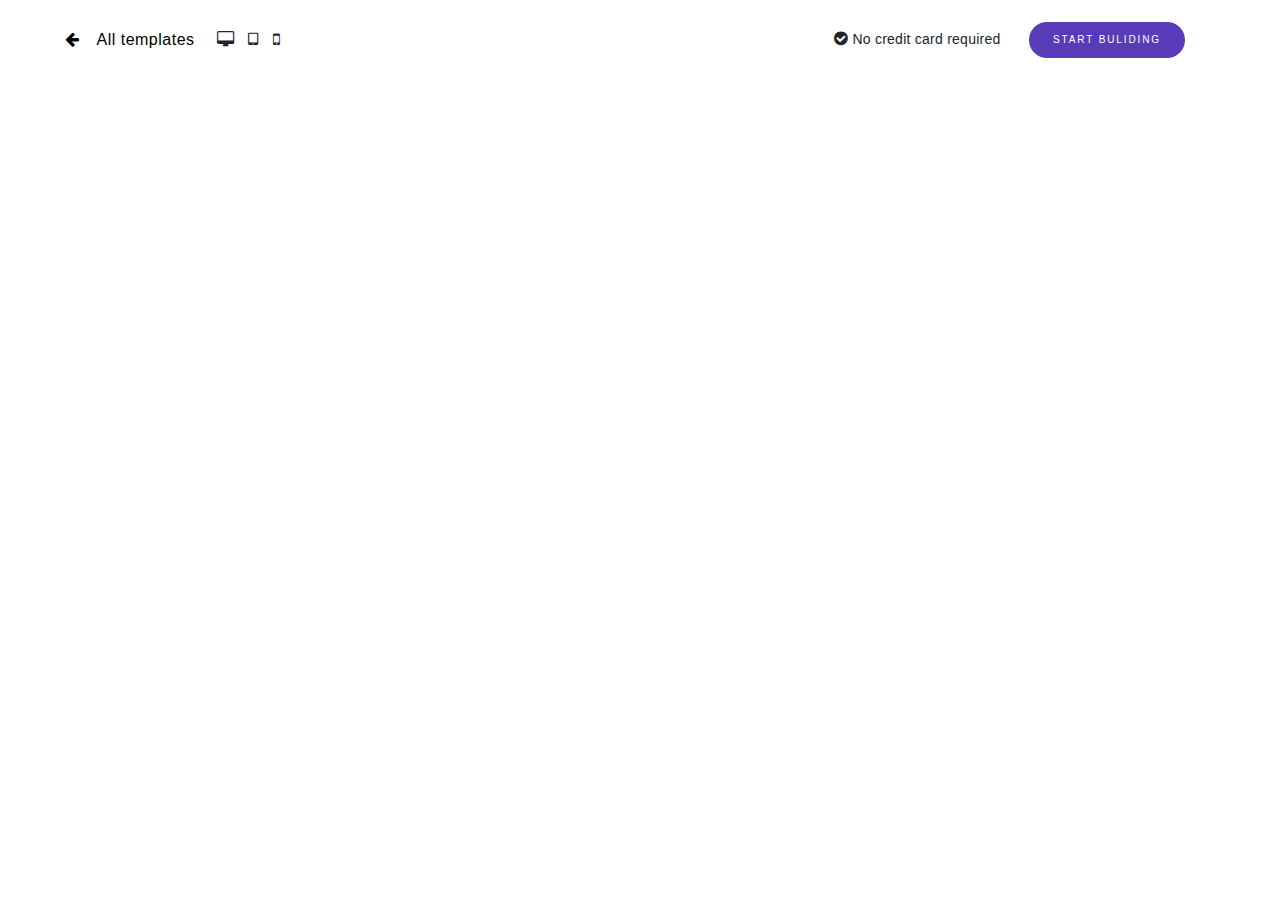
==== mina-recreation/index.html @ c2d69bf3 "MINA Topbar recreation" ====
<!DOCTYPE html>
<html>
    <head>
        <title>The Recreation of MINA</title>
        <link rel="stylesheet" href="https://cdn.jsdelivr.net/npm/bootstrap@4.6.1/dist/css/bootstrap.min.css">
        <link rel="stylesheet" href="https://cdnjs.cloudflare.com/ajax/libs/font-awesome/4.7.0/css/font-awesome.min.css">
        <link rel = "stylesheet" type = "text/css" href = "style.css">

    </head>
    <body>
    <section class="topbar1">
   <div class="row topbar1-1">
    <div class="topbar1-left">
        <span class="backbutton"><i class="fa fa-arrow-left"></i></span>
        <span class="backbutton templates">All templates</span>
        <span class="devices"><i class="fa fa-desktop"></i></span>
        <span class="devices"><i class="fa fa-tablet"></i></span>
        <span class="devices"><i class="fas fa fa-mobile-phone"></i></span>
        </div>
        <div class="topbar1-right">
        <span><span><i class="fa fa-check-circle"></i></span></span>
        <span class="creditcard">No credit card required</span>
        <span><button type="button" class="btn btn-secondary header-button">Start Buliding</button></span>

        </div>
    </div>
    </section>
    




    </body>
</html>
---- mina-recreation/style.css ----
.topbar1{
    max-width: 90%;
    margin:0 auto;
    padding: 0 16px;
    border-bottom: 50px pink;


}
.row.topbar1-1{
    display: flex;
    align-items: center;
    justify-content: space-between;
    width: 100%;
    height: 80px;
}
.backbutton{
    align-items: center;
    margin-right: 13px;
    color: #000;
    cursor: pointer;
    background-color: #fff;
    border: none;
}
.devices{
    align-items: center;
    padding:5px;

}
.header-button{
    font-size: 10px;
    padding: 10px 24px;
    border-width: 0;
    background-color: #583bb6;
    border-color: #583bb6;
    color: #fff;
    position: relative;
    display: inline-flex;
    flex-shrink: 0;
    justify-content: center;
    overflow: hidden;
    font-weight: 400;
    line-height: 1.67;
    text-align: center;
    text-decoration: none;
    text-transform: uppercase;
    letter-spacing: .188em;
    cursor: pointer;
    border: 0 solid rgba(0,0,0,0);
    border-radius: 50px;
    outline: 0;
    transition: all .2s cubic-bezier(0.4, 0, 0.2, 1);
    transition-property: border-color,background-color,color;
    transform: translate3d(0, 0, 0);

}
.creditcard{
    margin-right: 24px;
    font-size: 14px;
    font-weight: 400;
    line-height: 1.429;
    overflow-wrap: break-word;
    letter-spacing: .017857em;
}
.templates{
    font-size: 16px;
    line-height: 1.5;
    letter-spacing: .5px;
    font-weight: 400;
    overflow-wrap: break-word;
}
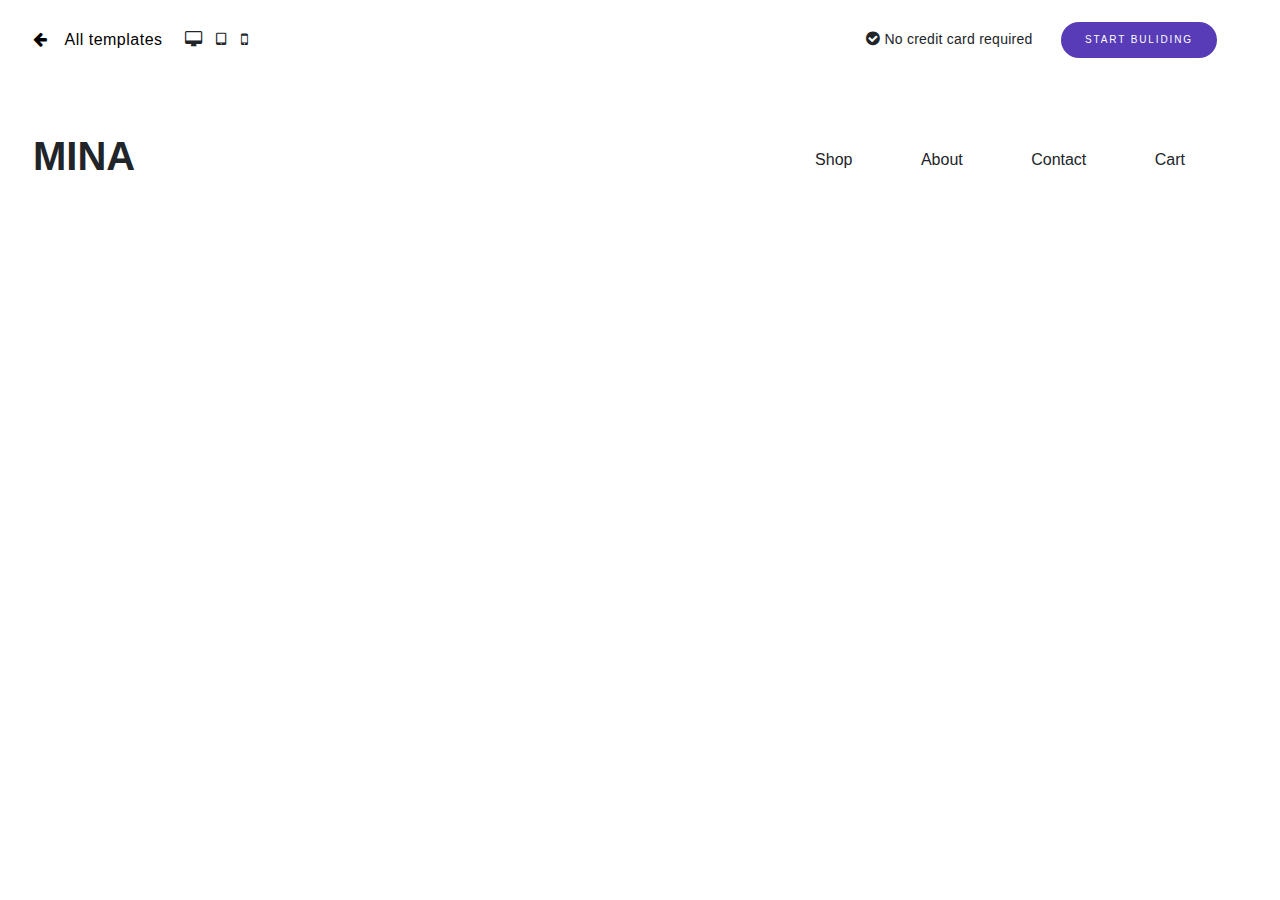
==== commit 68ec75c6: "MINA bar 2" ====
--- a/mina-recreation/index.html
+++ b/mina-recreation/index.html
@@ -25,7 +25,19 @@
         </div>
     </div>
     </section>
-    
+    <section class="topbar2">
+        <div class="row topbar2-1">
+         <div class="topbar2-left">
+             <h1><b>MINA</b></h1>
+             </div>
+             <div class="topbar2-right">
+             <span class="optionsbar">Shop</span>
+             <span class="optionsbar">About</span>
+             <span class="optionsbar">Contact</span>
+             <span class="optionsbar">Cart</span>
+             </div>
+         </div>
+         </section>
 
 
 
--- a/mina-recreation/style.css
+++ b/mina-recreation/style.css
@@ -1,8 +1,12 @@
+
 .topbar1{
-    max-width: 90%;
+    max-width: 95%;
     margin:0 auto;
     padding: 0 16px;
-    border-bottom: 50px pink;
+    padding-bottom: 40px;
+    border-bottom:20;
+    border-top: #000;
+    
 
 
 }
@@ -12,6 +16,7 @@
     justify-content: space-between;
     width: 100%;
     height: 80px;
+   
 }
 .backbutton{
     align-items: center;
@@ -67,4 +72,28 @@
     letter-spacing: .5px;
     font-weight: 400;
     overflow-wrap: break-word;
+}
+.topbar2{
+    max-width: 95%;
+    margin:0 auto;
+    padding: 0 16px;
+    border-bottom:1;
+    
+
+
+}
+.row.topbar2-1{
+    display: flex;
+    align-items: center;
+    justify-content: space-between;
+    width: 100%;
+    height: 80px;
+
+}
+.topbar2-right{
+    padding-left: 26rem;
+
+}
+.optionsbar{
+    padding:2rem;
 }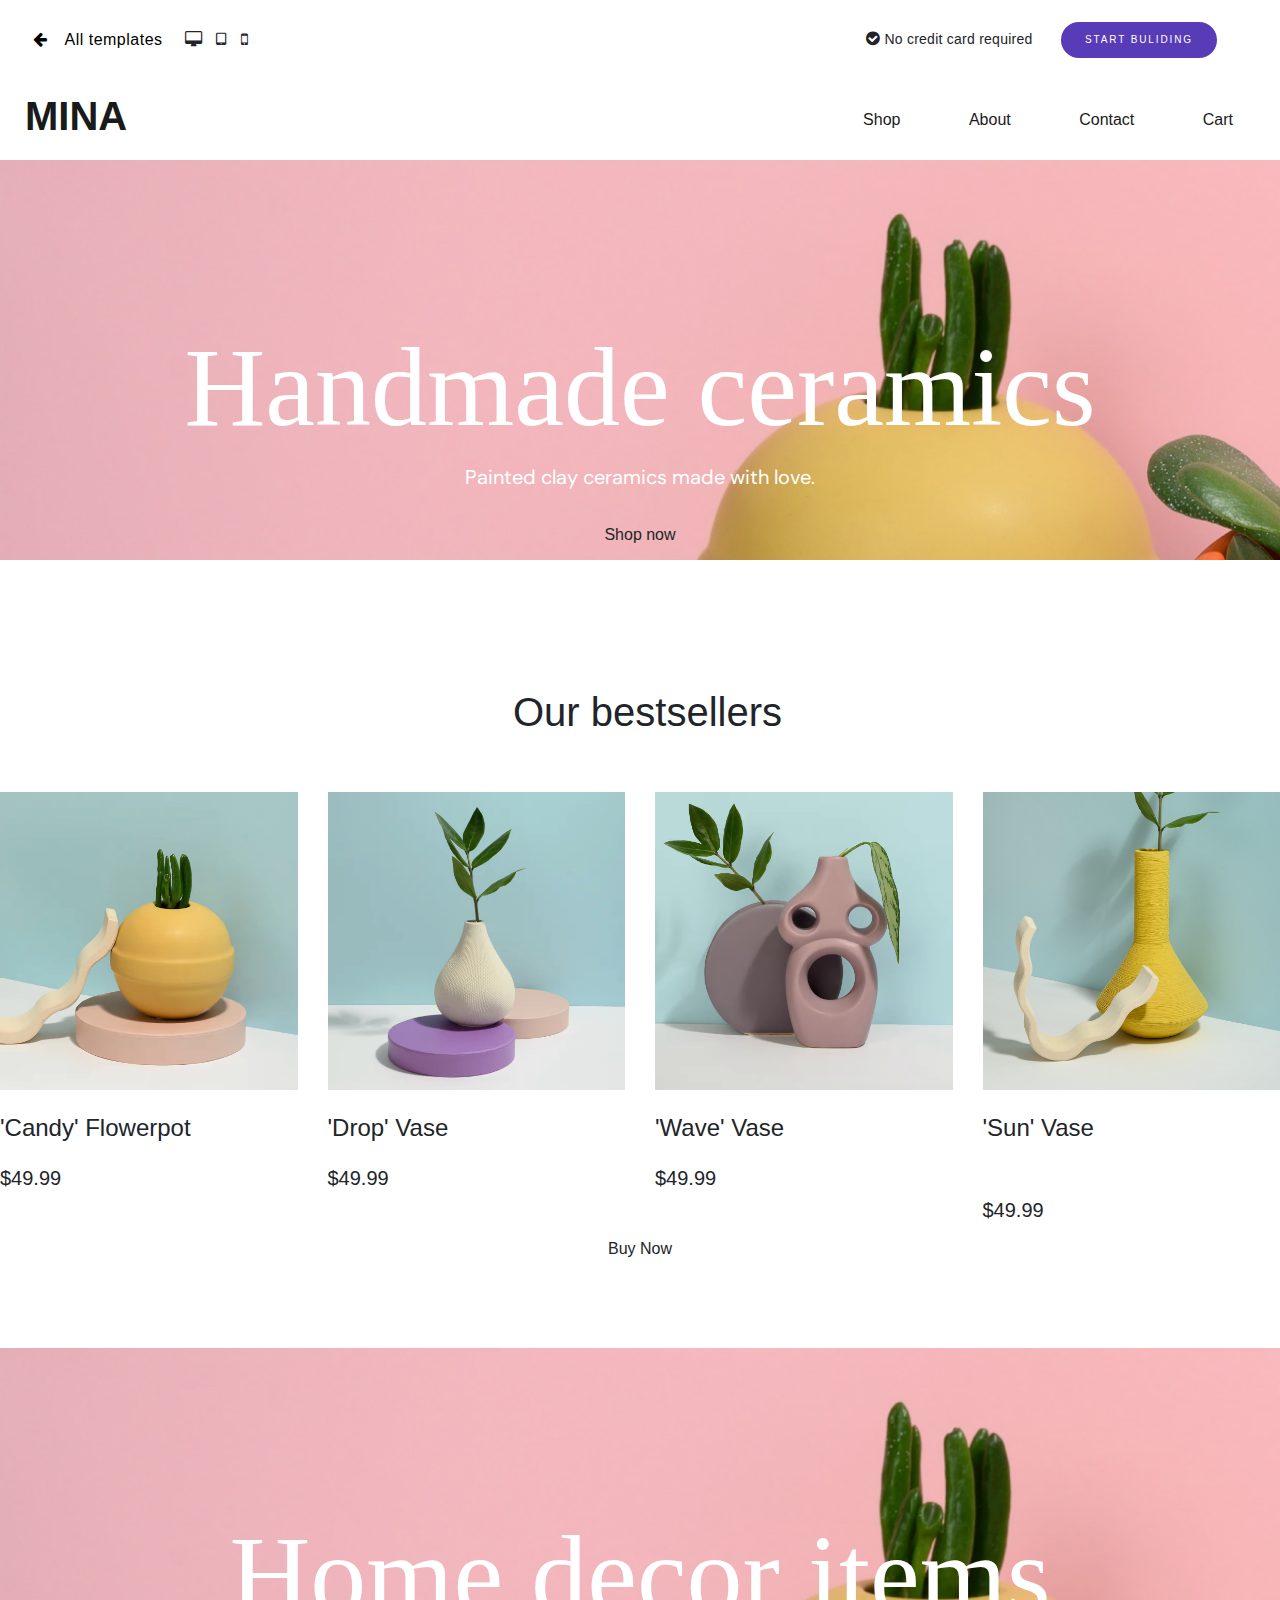
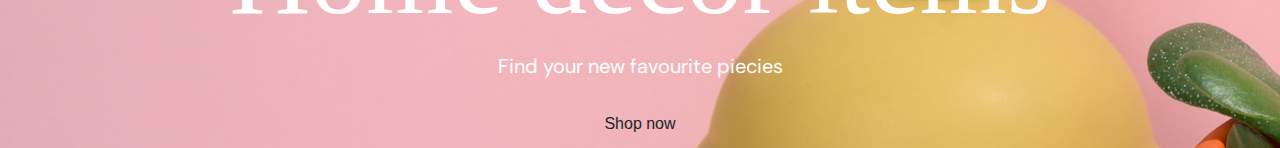
==== commit 8ea1102c: "Second Section Done" ====
--- a/mina-recreation/index.html
+++ b/mina-recreation/index.html
@@ -1,46 +1,114 @@
 <!DOCTYPE html>
 <html>
-    <head>
-        <title>The Recreation of MINA</title>
-        <link rel="stylesheet" href="https://cdn.jsdelivr.net/npm/bootstrap@4.6.1/dist/css/bootstrap.min.css">
-        <link rel="stylesheet" href="https://cdnjs.cloudflare.com/ajax/libs/font-awesome/4.7.0/css/font-awesome.min.css">
-        <link rel = "stylesheet" type = "text/css" href = "style.css">
-
-    </head>
-    <body>
-    <section class="topbar1">
-   <div class="row topbar1-1">
-    <div class="topbar1-left">
-        <span class="backbutton"><i class="fa fa-arrow-left"></i></span>
-        <span class="backbutton templates">All templates</span>
-        <span class="devices"><i class="fa fa-desktop"></i></span>
-        <span class="devices"><i class="fa fa-tablet"></i></span>
-        <span class="devices"><i class="fas fa fa-mobile-phone"></i></span>
+<head>
+    <title>The Recreation of MINA</title>
+    <link rel="stylesheet" href="https://cdn.jsdelivr.net/npm/bootstrap@4.6.1/dist/css/bootstrap.min.css">
+    <link rel="stylesheet" href="https://cdnjs.cloudflare.com/ajax/libs/font-awesome/4.7.0/css/font-awesome.min.css">
+    <link rel = "stylesheet" type = "text/css" href = "style.css">
+    <link rel="preconnect" href="https://fonts.googleapis.com">
+    <link rel="preconnect" href="https://fonts.gstatic.com" crossorigin>
+    <link href="https://fonts.googleapis.com/css2?family=DM+Sans&display=swap" rel="stylesheet">
+</head>
+<body>
+<section class="topbar1">
+    <div class="row topbar1-1">
+        <div class="topbar1-left">
+            <span class="backbutton"><i class="fa fa-arrow-left"></i></span>
+            <span class="backbutton templates">All templates</span>
+            <span class="devices"><i class="fa fa-desktop"></i></span>
+            <span class="devices"><i class="fa fa-tablet"></i></span>
+            <span class="devices"><i class="fas fa fa-mobile-phone"></i></span>
         </div>
         <div class="topbar1-right">
-        <span><span><i class="fa fa-check-circle"></i></span></span>
-        <span class="creditcard">No credit card required</span>
-        <span><button type="button" class="btn btn-secondary header-button">Start Buliding</button></span>
+            <span><span><i class="fa fa-check-circle"></i></span></span>
+            <span class="creditcard">No credit card required</span>
+            <span><button type="button" class="btn btn-secondary header-button">Start Buliding</button></span>
+        </div>
+    </div>
+</section>
+<section class="topbar2">
+    <div class="row topbar2-1">
+        <div class="topbar2-left">
+            <h1><b>MINA</b></h1>
+        </div>
+        <div class="topbar2-right">
+            <span class="optionsbar">Shop</span>
+            <span class="optionsbar">About</span>
+            <span class="optionsbar">Contact</span>
+            <span class="optionsbar">Cart</span>
+        </div>
+    </div>
+</section>
+<section class="section1">
+    <div class="img-wrapper col-md-12">
+        <div class="img-overlay">
+            <h2>Handmade ceramics</h2> 
+            <p class="mt-2">Painted clay ceramics made with love.</p>
+            <div class="overlay-btn mt-4">
+                <button type="button" class="btn btn-default">Shop now</button>
+            </div>
+        </div>
+    </div>
+</section>
+<section class="section2">
+    <div class="row">
+        <h1 id="section2-header">Our bestsellers</h1>
+    </div>
+    <div class ="row">
+        <div class="col-sm-3">
+            <img src="Images/firstplant.png" class="img-fluid" alt="Responsive image">
+            <p class="h4 mt-4">'Candy' Flowerpot</p>
+            <p class="h5 mt-4">$49.99</p>
+
+
+        </div>
+        <div class="col-sm-3">
+            <img src="Images/plant-on-steps.png" class="img-fluid" alt="Responsive image"> 
+            <p class="h4 mt-4">'Drop' Vase</p>
+            <p class="h5 mt-4">$49.99</p>
+
+
+        </div>
+        <div class="col-sm-3">
+            <img src="Images/wavebase.webp" class="img-fluid" alt="Responsive image"> 
+            <p class="h4 mt-4">'Wave' Vase</p>
+            <p class="h5 mt-4">$49.99</p>
+
+
+        </div>
+        <div class="col-sm-3">
+            <img src="Images/lastplant.webp" class="img-fluid" alt="Responsive image"> 
+            <p class="h4 mt-4">'Sun' Vase</p><br/>
+            <p class="h5 mt-4">$49.99</p>
 
         </div>
     </div>
-    </section>
-    <section class="topbar2">
-        <div class="row topbar2-1">
-         <div class="topbar2-left">
-             <h1><b>MINA</b></h1>
-             </div>
-             <div class="topbar2-right">
-             <span class="optionsbar">Shop</span>
-             <span class="optionsbar">About</span>
-             <span class="optionsbar">Contact</span>
-             <span class="optionsbar">Cart</span>
-             </div>
-         </div>
-         </section>
+    <div class="row">
+        <div class="col-sm-12 mid-section-btn  text-center">
+            <button type="button" class="btn btn-default">Buy Now</button>
+        </div>
+    </div>
+</section>
+
+<section class="section3">
+    <div class="img-wrapper col-md-12">
+        <div class="img-overlay">
+            <h2>Home decor items</h2> 
+            <p class="mt-2">Find your new favourite piecies</p>
+            <div class="overlay-btn mt-4">
+                <button type="button" class="btn btn-default">Shop now</button>
+            </div>
+        </div>
+    </div>
+</section>
 
 
 
 
-    </body>
-</html>+</body>
+</html>
+
+
+
+
+<!--"Poppins", sans-serif;-->--- a/mina-recreation/style.css
+++ b/mina-recreation/style.css
@@ -3,9 +3,9 @@
     max-width: 95%;
     margin:0 auto;
     padding: 0 16px;
-    padding-bottom: 40px;
+    padding-bottom: 0px;
     border-bottom:20;
-    border-top: #000;
+    border-top: #000000;
     
 
 
@@ -74,10 +74,8 @@
     overflow-wrap: break-word;
 }
 .topbar2{
-    max-width: 95%;
-    margin:0 auto;
-    padding: 0 16px;
-    border-bottom:1;
+    margin:0 0 0 40px;
+    color: #1a1a1a;
     
 
 
@@ -92,8 +90,50 @@
 }
 .topbar2-right{
     padding-left: 26rem;
+   font-style:  "DM Sans", sans-serif;
 
 }
 .optionsbar{
     padding:2rem;
-}+}
+.section1{
+    padding-bottom: 5rem;
+}
+.img-wrapper {
+    position: relative;
+       text-align: center;
+       background-image: url('Images/Rectangle-YZ9P6kWjMnUBNL6W.webp');
+       background-repeat: no-repeat;
+        background-size: auto;
+        height:400px
+  }
+  .img-wrapper img {
+    left: 0;
+    top: 0;
+  }
+  .img-overlay {
+    color: white;
+     position: absolute;
+    top: 40%;
+    left: 0%;
+      margin:  auto;
+    width:100%
+  }
+  .img-overlay h2{
+    font-family:"Poppins Light";
+    font-size:7rem;
+  }
+  .mt-2{
+    font-family: 'DM Sans', sans-serif;
+    font-size: 20px;
+  }
+.section2{
+    padding-top: 3rem;
+    padding-bottom: 5rem;
+}
+  #section2-header{
+    text-align: center;
+    padding-left: 33rem;
+    padding-bottom: 3rem;
+  }
+  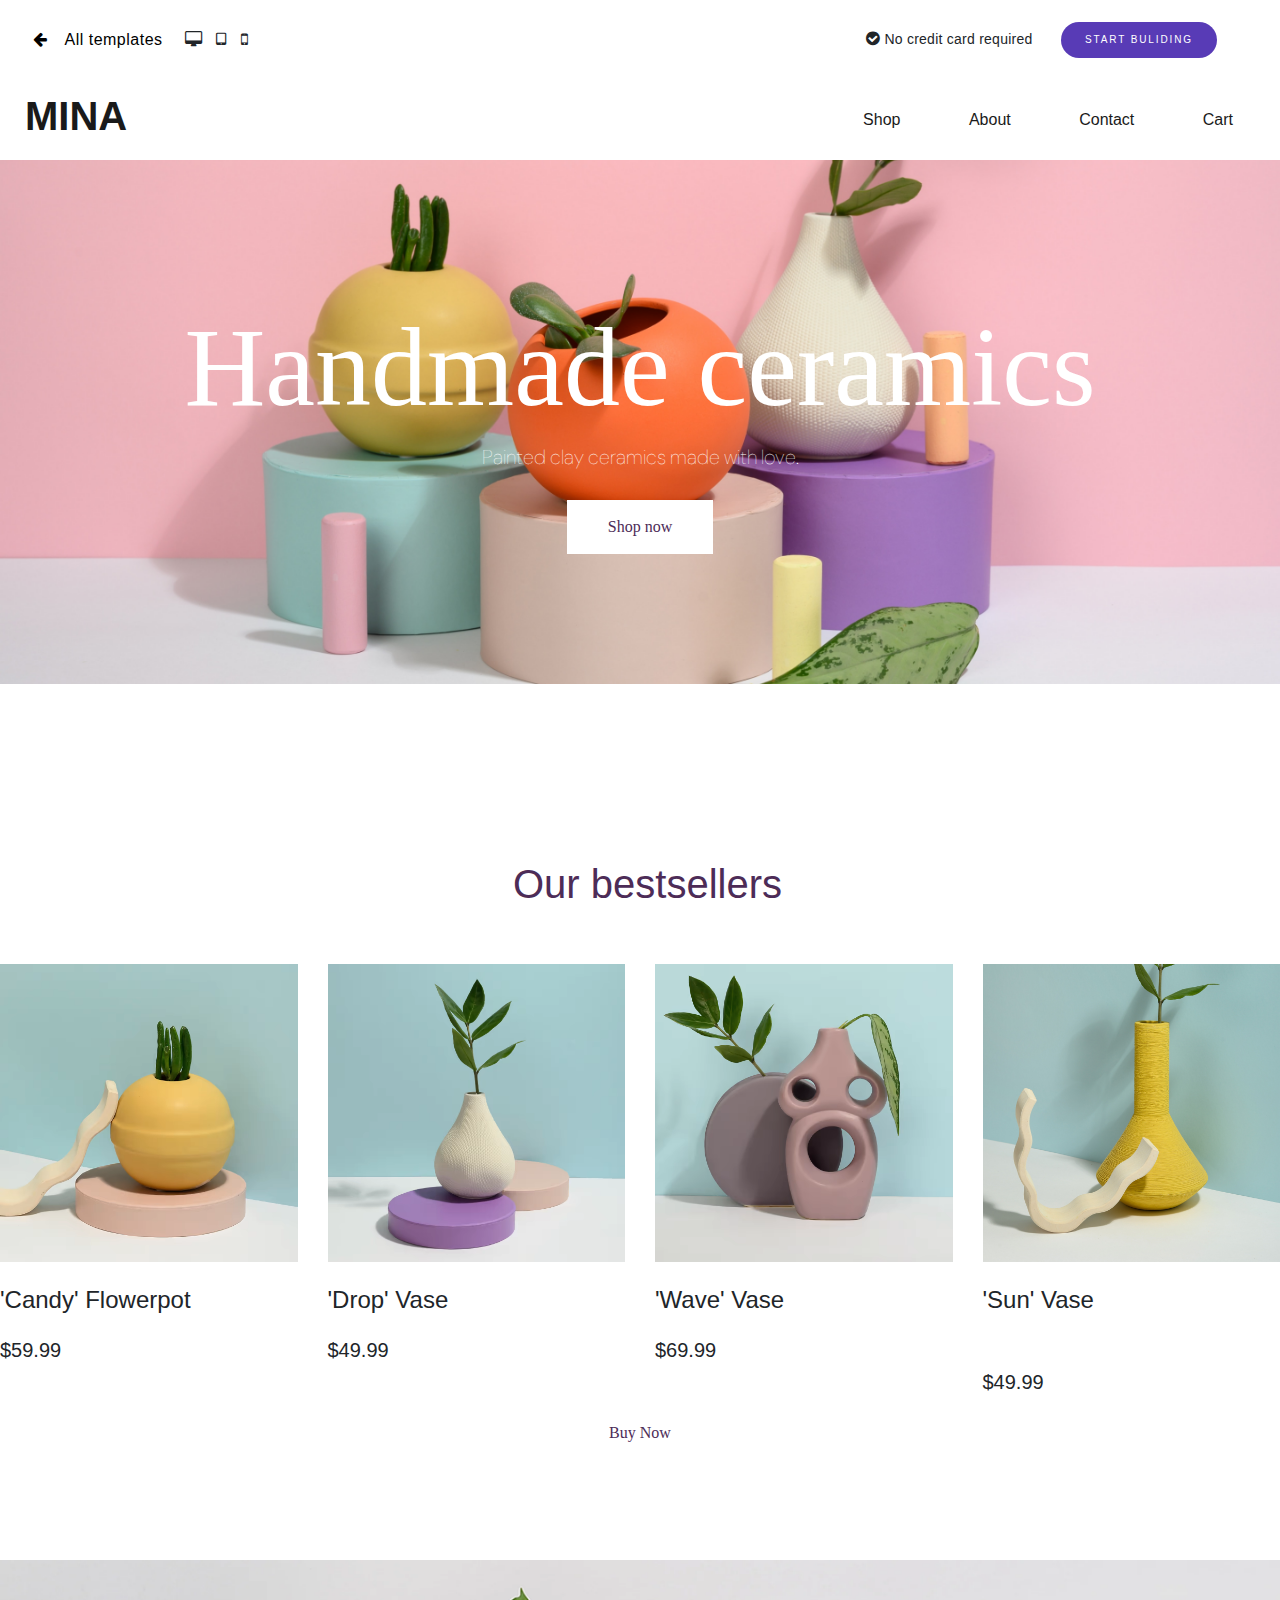
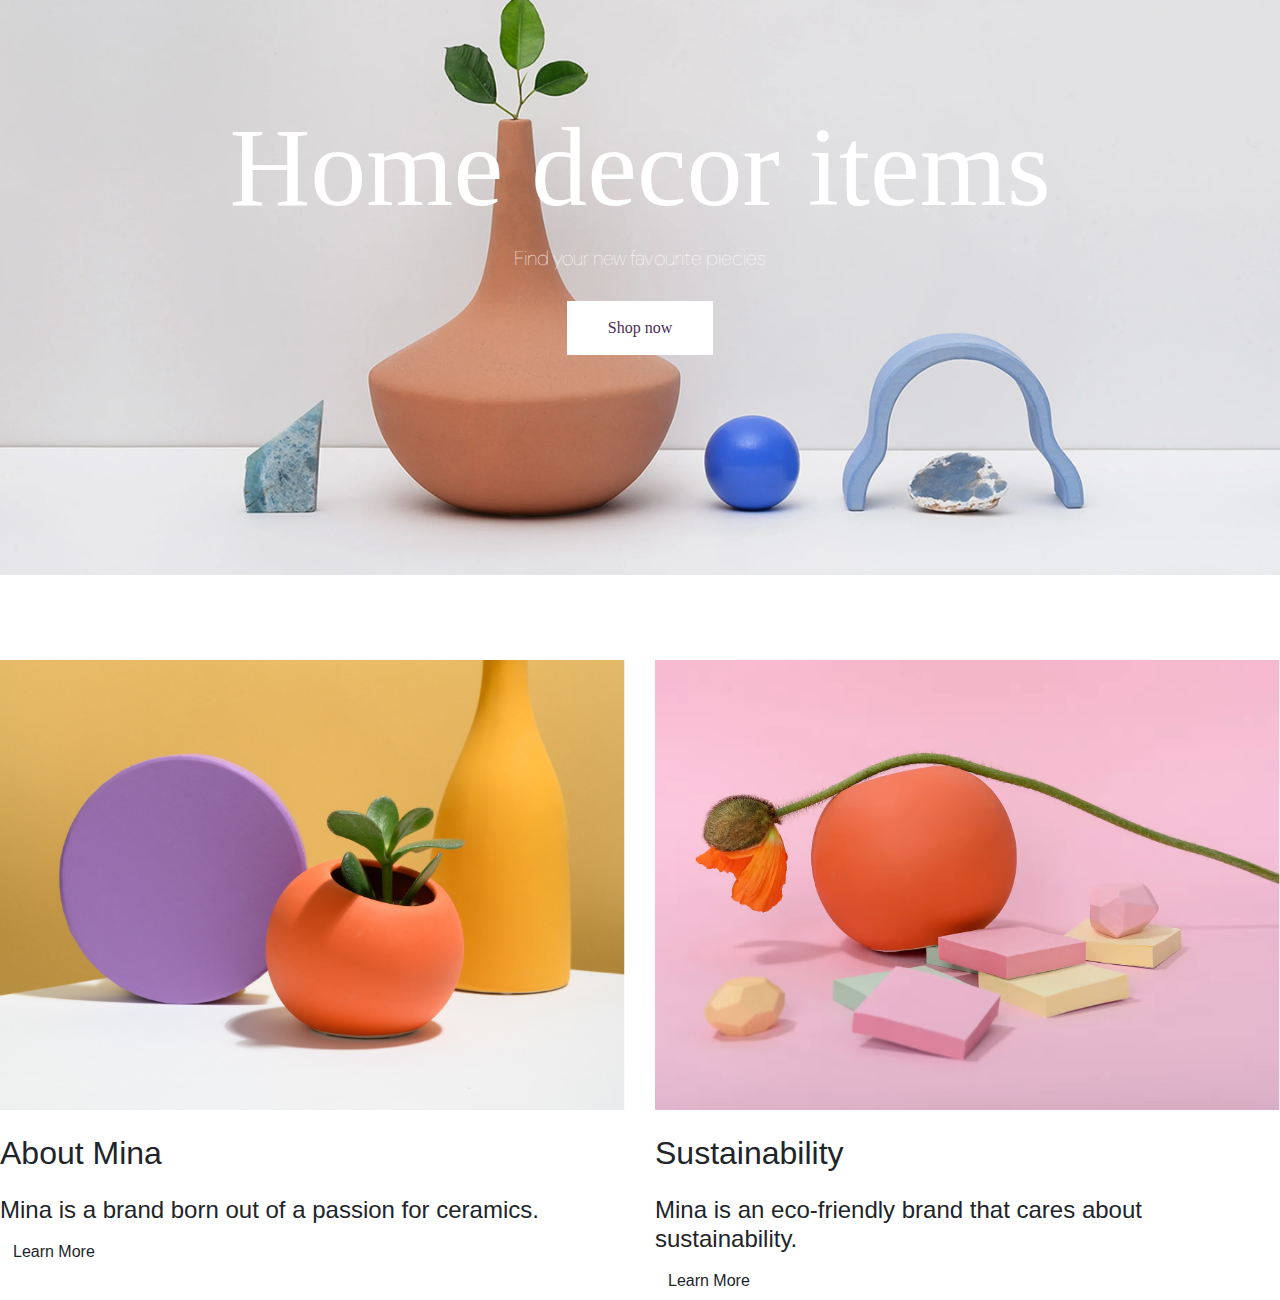
==== commit d7d05306: "Third Section done." ====
--- a/mina-recreation/index.html
+++ b/mina-recreation/index.html
@@ -45,7 +45,7 @@
             <h2>Handmade ceramics</h2> 
             <p class="mt-2">Painted clay ceramics made with love.</p>
             <div class="overlay-btn mt-4">
-                <button type="button" class="btn btn-default">Shop now</button>
+                <button type="button" class="btn btn-default button1">Shop now</button>
             </div>
         </div>
     </div>
@@ -58,7 +58,7 @@
         <div class="col-sm-3">
             <img src="Images/firstplant.png" class="img-fluid" alt="Responsive image">
             <p class="h4 mt-4">'Candy' Flowerpot</p>
-            <p class="h5 mt-4">$49.99</p>
+            <p class="h5 mt-4">$59.99</p>
 
 
         </div>
@@ -72,7 +72,7 @@
         <div class="col-sm-3">
             <img src="Images/wavebase.webp" class="img-fluid" alt="Responsive image"> 
             <p class="h4 mt-4">'Wave' Vase</p>
-            <p class="h5 mt-4">$49.99</p>
+            <p class="h5 mt-4">$69.99</p>
 
 
         </div>
@@ -85,19 +85,40 @@
     </div>
     <div class="row">
         <div class="col-sm-12 mid-section-btn  text-center">
-            <button type="button" class="btn btn-default">Buy Now</button>
+            <button type="button" class="btn btn-default button1">Buy Now</button>
         </div>
     </div>
 </section>
 
 <section class="section3">
-    <div class="img-wrapper col-md-12">
+    <div class="img-wrapper-2 col-md-12">
         <div class="img-overlay">
             <h2>Home decor items</h2> 
             <p class="mt-2">Find your new favourite piecies</p>
             <div class="overlay-btn mt-4">
-                <button type="button" class="btn btn-default">Shop now</button>
+                <button type="button" class="btn btn-default button1">Shop now</button>
             </div>
+        </div>
+    </div>
+</section>
+
+<section class="section4">
+    <div class="row">
+        <div class="col-sm-6">
+            <div class="img-height">
+                <img src="Images/About Mina.webp" class="img-fluid" alt="Responsive image"> 
+            </div>
+            <p class="h2 mt-4">About Mina</p>
+            <p class="h4 mt-4">Mina is a brand born out of a passion for ceramics.</p>
+            <button type="button" class="btn btn-default">Learn More</button>
+        </div>
+        <div class="col-sm-6">
+            <div class="img-height">
+                <img src="Images/Sustainabilty.avif" class="img-fluid" alt="Responsive image">
+            </div>
+            <p class="h2 mt-4">Sustainability</p>
+            <p class="h4 mt-4">Mina is an eco-friendly brand that cares about sustainability.</p>
+            <button type="button" class="btn btn-default">Learn More</button>
         </div>
     </div>
 </section>
--- a/mina-recreation/style.css
+++ b/mina-recreation/style.css
@@ -97,15 +97,34 @@
     padding:2rem;
 }
 .section1{
-    padding-bottom: 5rem;
-}
-.img-wrapper {
-    position: relative;
-       text-align: center;
-       background-image: url('Images/Rectangle-YZ9P6kWjMnUBNL6W.webp');
-       background-repeat: no-repeat;
-        background-size: auto;
-        height:400px
+    --content-width: 1600px;
+    --grid-width: 1224px;
+    --column-count: 12;
+    --content-padding: 16px;
+    --rows: 12;
+    --row-gap: 16px;
+    --row-size: 48px;
+    --column-gap: 24px;
+    --block-padding-top: 16px;
+    --block-padding: 16px 0;
+    --block-padding-right: 0;
+    --block-padding-bottom: 16px;
+    --block-padding-left: 0;
+    --m-block-padding: 56px 16px 56px 16px;
+    position: relative;
+    display: grid;
+    grid-template-rows: 100%;
+    grid-template-columns: 100%;
+    width: 100%;
+    min-width: 100%;
+}
+.img-wrapper{
+    position: relative;
+    text-align: center;
+    background-image: url('Images/Rectangle-YZ9P6kWjMnUBNL6W.webp');
+    background-repeat: no-repeat;
+    background-size: 100%;
+    height: 700px;
   }
   .img-wrapper img {
     left: 0;
@@ -114,7 +133,7 @@
   .img-overlay {
     color: white;
      position: absolute;
-    top: 40%;
+    top: 20%;
     left: 0%;
       margin:  auto;
     width:100%
@@ -124,16 +143,63 @@
     font-size:7rem;
   }
   .mt-2{
-    font-family: 'DM Sans', sans-serif;
+    font-family: 'DM Sans';
     font-size: 20px;
+    font-weight: lighter;
+  }
+  .button1{
+    background-color: white;
+    border-color:none;
+    color: #4d2c57;
+    text-align: center;
+    display: inline-block;
+    font-size: 16px;
+    margin: 4px 2px;
+    cursor: pointer;
+    border-radius: 0px;
+    padding: 14px 40px;
+    font-family: 'Poppins Light';
   }
 .section2{
-    padding-top: 3rem;
-    padding-bottom: 5rem;
-}
+    padding-bottom: 6rem;
+    position: relative;
+    width: 100%;
+    min-width: 100%;
+}
+
   #section2-header{
     text-align: center;
     padding-left: 33rem;
     padding-bottom: 3rem;
-  }
-  +    color: #4d2c57;
+  }
+  .img-wrapper-2{
+    position: relative;
+    text-align: center;
+    background-image: url('Images/Untitled-AzGRJwMK6BHxZypJ.webp');
+    background-repeat: no-repeat;
+     background-size: 100%;
+     height: 700px;  
+  }
+  .section3{
+    --content-width: 1600px;
+    --grid-width: 1224px;
+    --column-count: 12;
+    --content-padding: 16px;
+    --rows: 13;
+    --row-gap: 16px;
+    --row-size: 48px;
+    --column-gap: 24px;
+    --block-padding-top: 0px;
+    --block-padding: 0px 0 0px 0;
+    --block-padding-right: 0;
+    --block-padding-bottom: 0px;
+    --block-padding-left: 0;
+    --m-block-padding: 56px 16px 56px 16px;
+    position: relative;
+    display: grid;
+    grid-template-rows: 100%;
+    grid-template-columns: 100%;
+    width: 100%;
+    min-width: 100%;
+  }
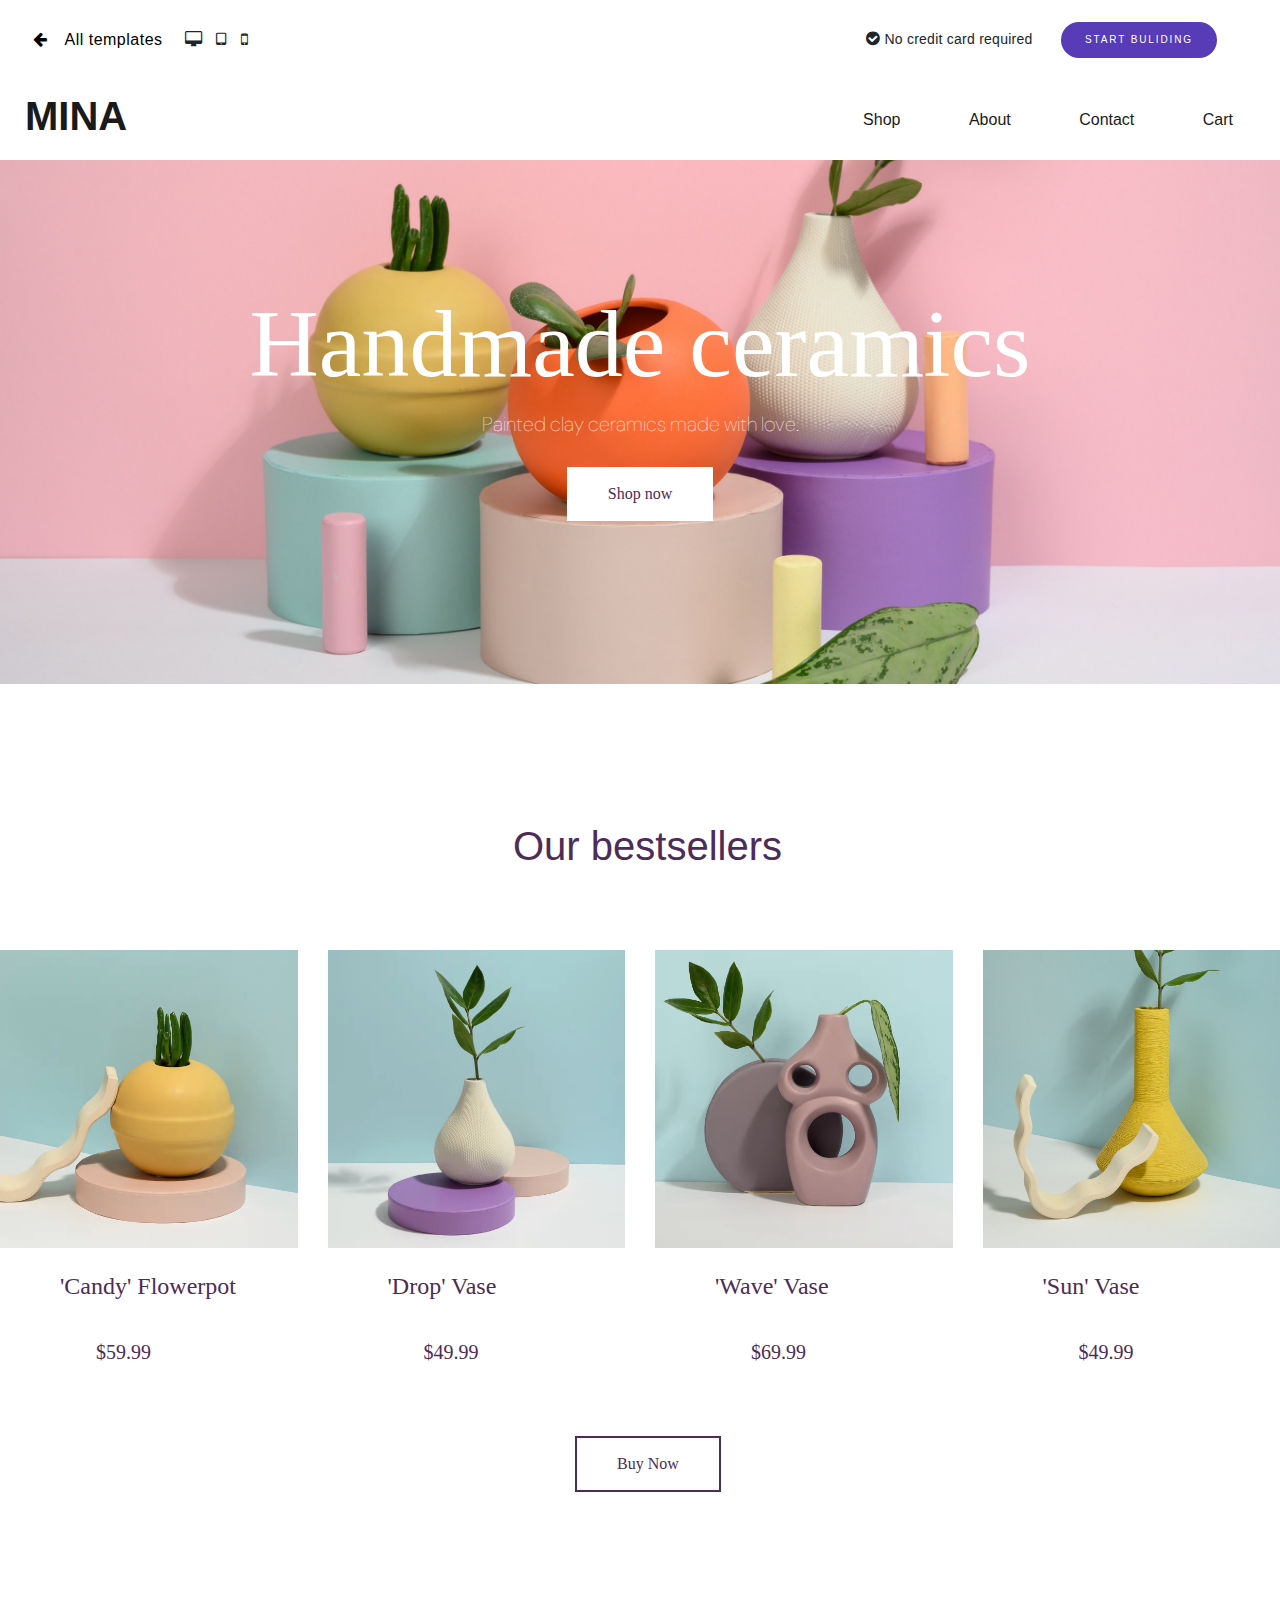
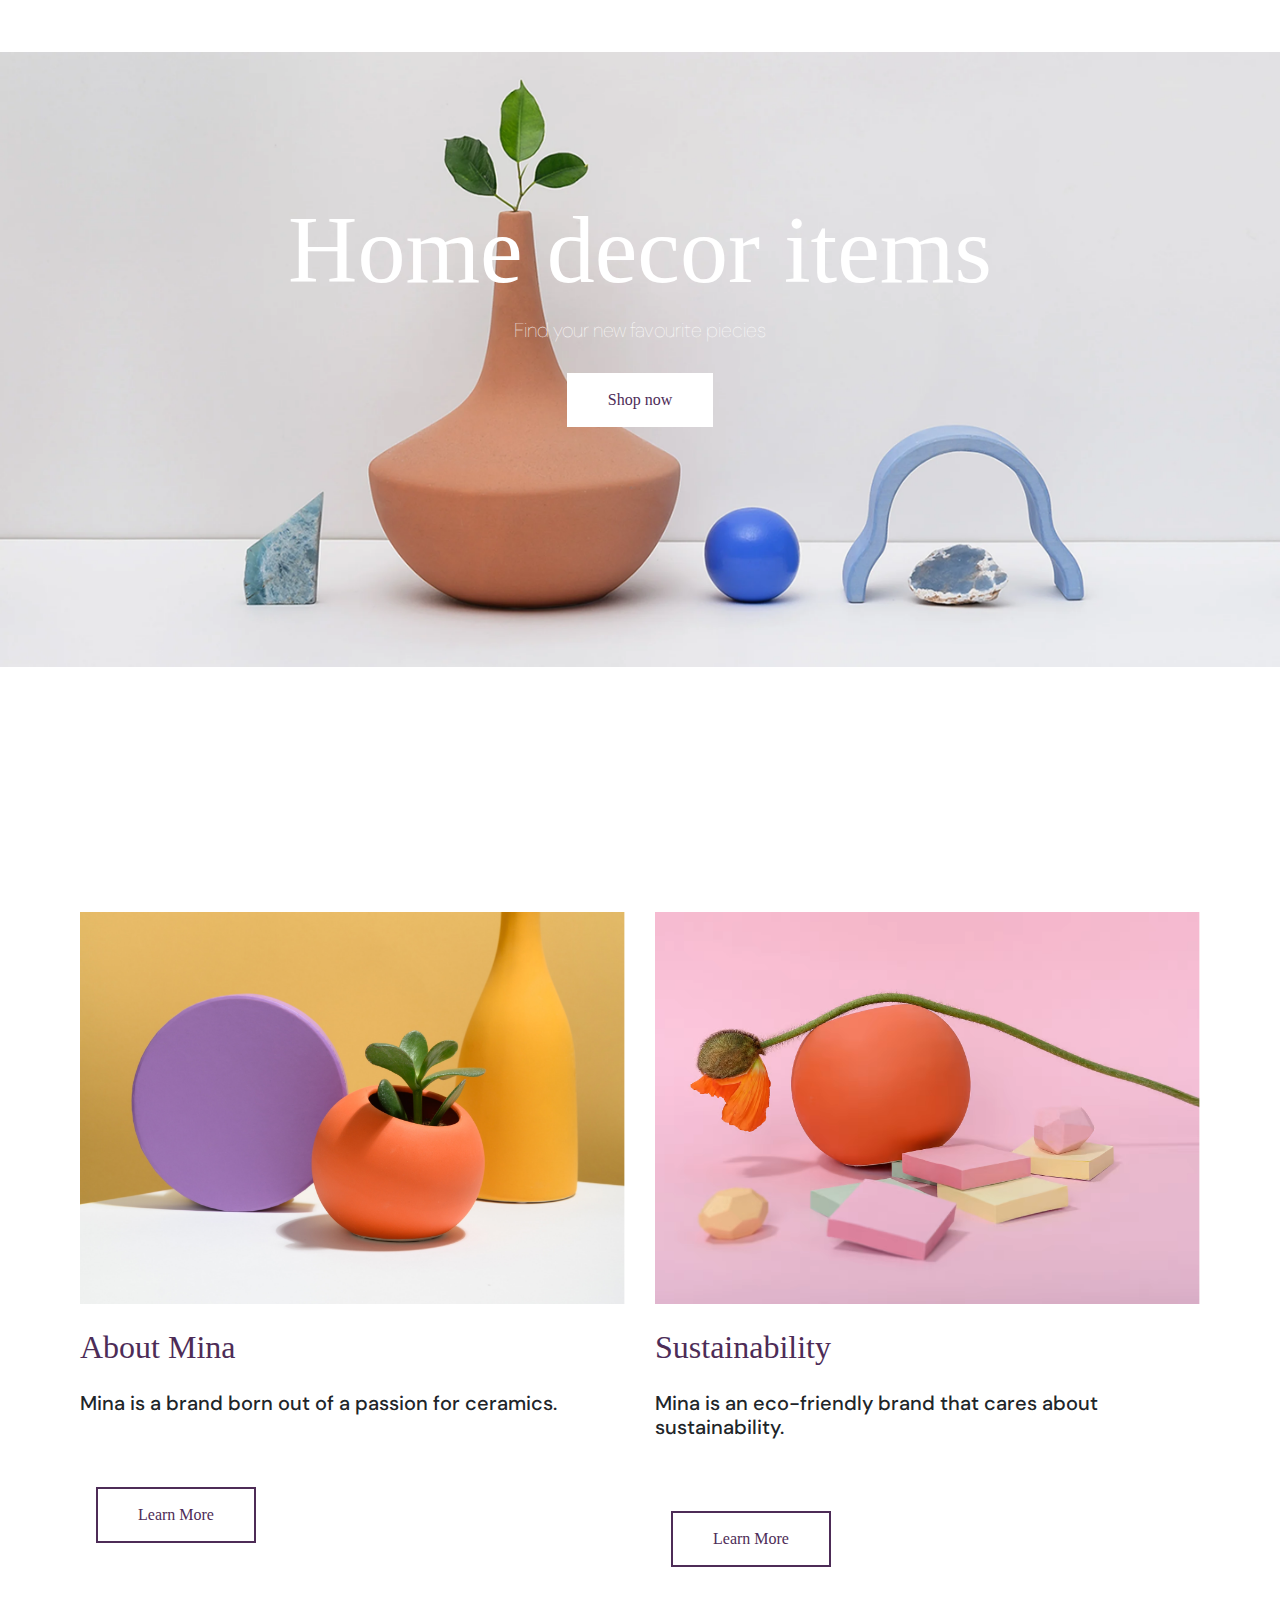
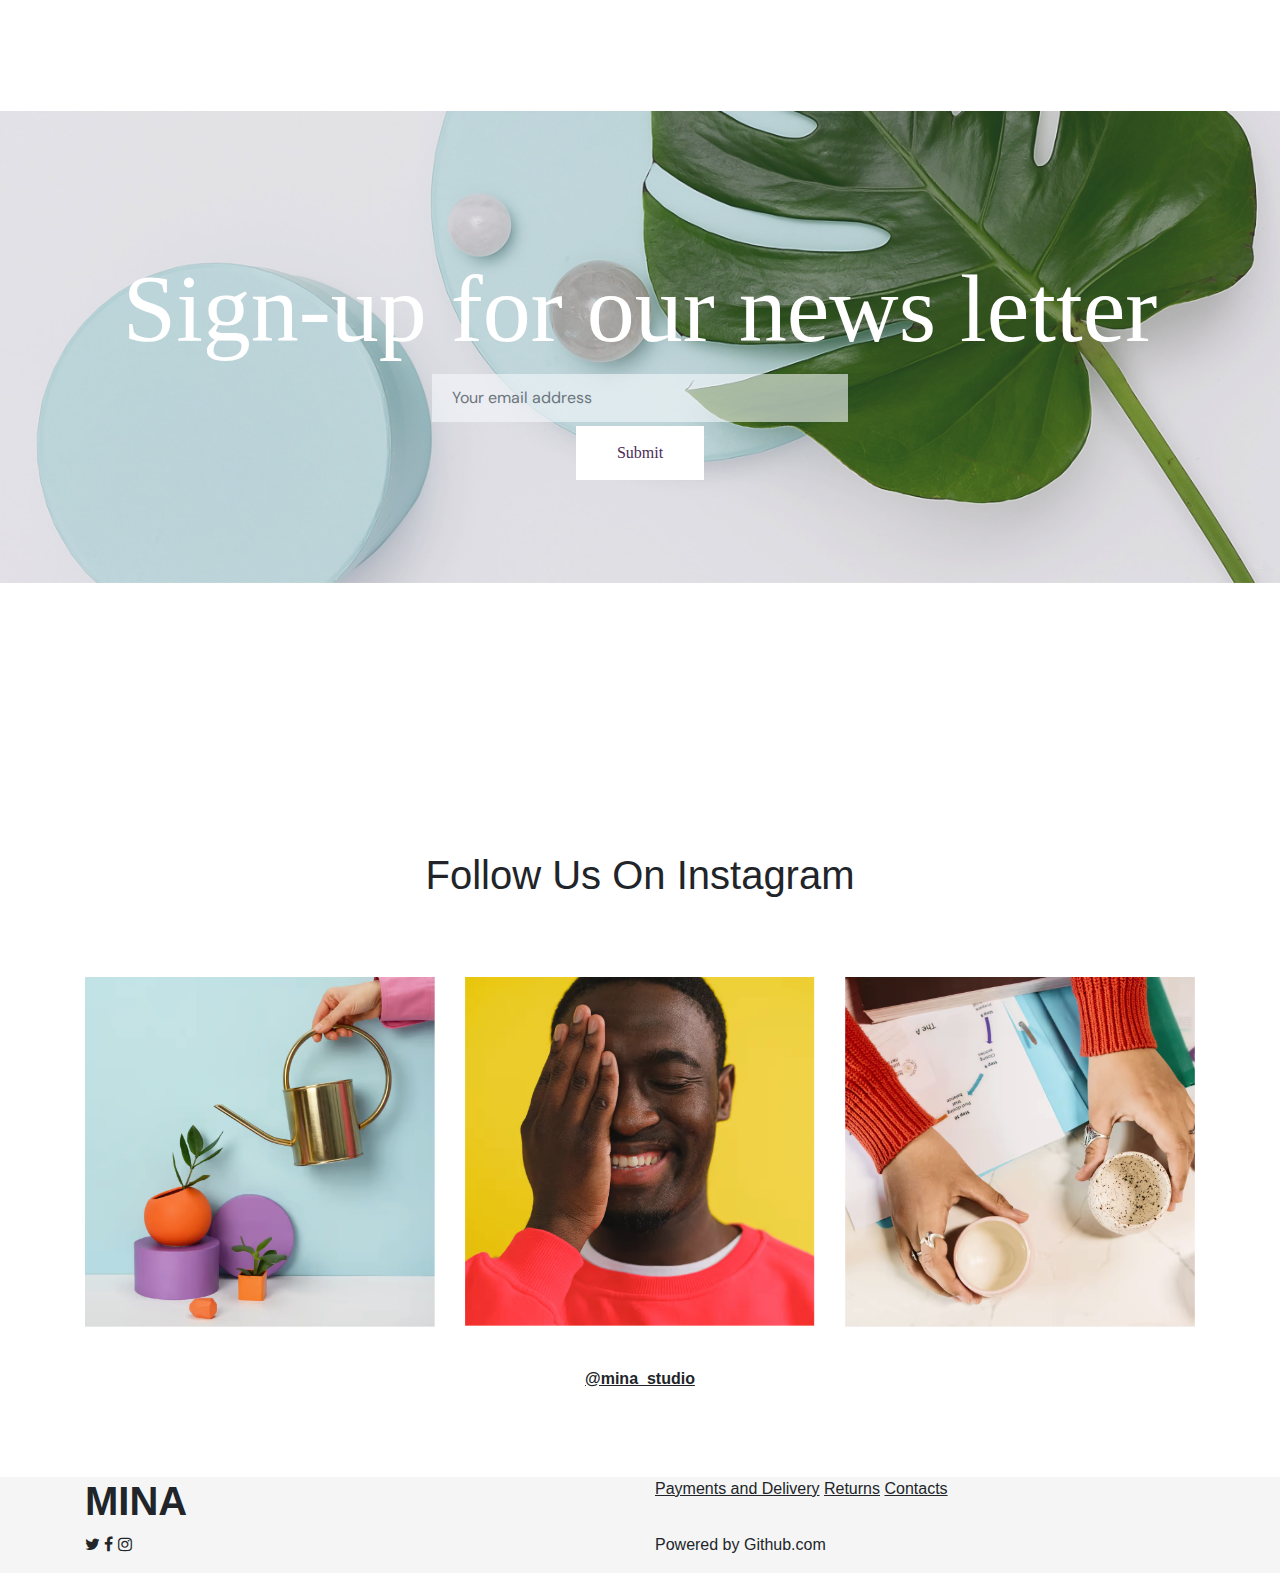
==== commit d792cffd: "FINISHED WORK" ====
--- a/mina-recreation/index.html
+++ b/mina-recreation/index.html
@@ -57,35 +57,57 @@
     <div class ="row">
         <div class="col-sm-3">
             <img src="Images/firstplant.png" class="img-fluid" alt="Responsive image">
-            <p class="h4 mt-4">'Candy' Flowerpot</p>
-            <p class="h5 mt-4">$59.99</p>
+            <p class="h4 mt-4 goods">'Candy' Flowerpot</p>
+           
 
 
         </div>
         <div class="col-sm-3">
             <img src="Images/plant-on-steps.png" class="img-fluid" alt="Responsive image"> 
-            <p class="h4 mt-4">'Drop' Vase</p>
-            <p class="h5 mt-4">$49.99</p>
-
+            <p class="h4 mt-4 goods">'Drop' Vase</p>
+            
 
         </div>
         <div class="col-sm-3">
             <img src="Images/wavebase.webp" class="img-fluid" alt="Responsive image"> 
-            <p class="h4 mt-4">'Wave' Vase</p>
-            <p class="h5 mt-4">$69.99</p>
+            <p class="h4 mt-4 goods">'Wave' Vase</p>
+            
 
 
         </div>
         <div class="col-sm-3">
             <img src="Images/lastplant.webp" class="img-fluid" alt="Responsive image"> 
-            <p class="h4 mt-4">'Sun' Vase</p><br/>
-            <p class="h5 mt-4">$49.99</p>
-
-        </div>
+            <p class="h4 mt-4 goods">'Sun' Vase</p><br/>
+           
+
+        </div>
+    </div>
+    <div class="row">
+        <div class="col-sm-3">
+            <p class="h5 mt-2 cost">$59.99</p>
+        </div>
+       
+
+        <div class="col-sm-3">
+            <p class="h5 mt-2 cost">$49.99</p>
+
+
+        </div>
+        <div class="col-sm-3">
+            <p class="h5 mt-2 cost">$69.99</p>
+
+        </div>
+        <div class="col-sm-3">
+            <p class="h5 mt-2 cost">$49.99</p>
+
+        </div>
+
+
+
     </div>
     <div class="row">
         <div class="col-sm-12 mid-section-btn  text-center">
-            <button type="button" class="btn btn-default button1">Buy Now</button>
+            <button type="button" class="btn btn-default button2">Buy Now</button>
         </div>
     </div>
 </section>
@@ -103,22 +125,84 @@
 </section>
 
 <section class="section4">
-    <div class="row">
+    <div class="row section4-1">
         <div class="col-sm-6">
             <div class="img-height">
                 <img src="Images/About Mina.webp" class="img-fluid" alt="Responsive image"> 
             </div>
-            <p class="h2 mt-4">About Mina</p>
-            <p class="h4 mt-4">Mina is a brand born out of a passion for ceramics.</p>
-            <button type="button" class="btn btn-default">Learn More</button>
+            <p class="h2 mt-4 bigheader">About Mina</p>
+            <p class="h4 mt-4 smallheader">Mina is a brand born out of a passion for ceramics.</p>
+            <button type="button" class="btn btn-default button2">Learn More</button>
         </div>
         <div class="col-sm-6">
             <div class="img-height">
                 <img src="Images/Sustainabilty.avif" class="img-fluid" alt="Responsive image">
             </div>
-            <p class="h2 mt-4">Sustainability</p>
-            <p class="h4 mt-4">Mina is an eco-friendly brand that cares about sustainability.</p>
-            <button type="button" class="btn btn-default">Learn More</button>
+            <p class="h2 mt-4 bigheader">Sustainability</p>
+            <p class="h4 mt-4 smallheader">Mina is an eco-friendly brand that cares about sustainability.</p>
+            <button type="button" class="btn btn-default button2">Learn More</button>
+        </div>
+    </div>
+</section>
+<section class="section5">
+    <div class="img-wrapper-3 col-md-12">
+    <div class="img-overlay">
+       <h2>Sign-up for our news letter</h2> 
+       <form>
+        <div class="form-group" id="email-form-group">
+          <input type="email" class="form-control" id="exampleInputEmail1" aria-describedby="emailHelp" placeholder="Your email address">
+        </div>
+        <button type="submit" class="btn btn-default button1">Submit</button>
+      </form>
+    </div>
+  </div>
+  </section> 
+
+<section class="section6">
+<div class="container">
+  <div class="row">
+    <div class="col-sm-12 pad-4 text-center" style="padding: 40px 0 70px">
+      <p class="h1">Follow Us On Instagram</p>
+    </div>
+  </div>
+  <div class="row">
+    <div class="col-sm-4">
+      <img src="Images/follow us 1.avif" class="img-fluid" alt="Responsive image"> 
+    </div>
+    <div class="col-sm-4">
+      <img src="Images/follow us 2.avif" class="img-fluid" alt="Responsive image"> 
+    </div>
+    <div class="col-sm-4">
+      <img src="Images/follow us 3.avif" class="img-fluid" alt="Responsive image"> 
+    </div>
+    <div class="col-sm-12 pad-4 text-center" style="padding: 40px 0 70px">
+    <p id="instagramhandle"><b><u>@mina_studio</u></b></p>
+</div>
+  </div>
+
+</div>
+</section>
+<section class="final">
+    <div class="container">
+        <div class="row final1">
+            <div class="col-sm-6">
+                <h1><b>MINA</b></h1>
+            </div>
+            <div class="col-sm-6">
+                <span><u>Payments and Delivery</u></span>
+                <span><u>Returns</u></span>
+                <span><u>Contacts</u></span>
+            </div>
+        </div>
+        <div class="row">
+            <div class="col-sm-6">
+                <span><i class="fa fa-twitter"></i></span>
+                <span><i class="fa fa-facebook"></i></span>
+                <span><i class="fa fa-instagram"></i></span>
+            </div>
+            <div class="col-sm-6">
+                <p class="powered-by-zyro.com">Powered by Github.com</p>
+            </div>
         </div>
     </div>
 </section>
@@ -127,9 +211,4 @@
 
 
 </body>
-</html>
-
-
-
-
-<!--"Poppins", sans-serif;-->+</html>--- a/mina-recreation/style.css
+++ b/mina-recreation/style.css
@@ -97,25 +97,12 @@
     padding:2rem;
 }
 .section1{
-    --content-width: 1600px;
-    --grid-width: 1224px;
-    --column-count: 12;
-    --content-padding: 16px;
-    --rows: 12;
-    --row-gap: 16px;
-    --row-size: 48px;
-    --column-gap: 24px;
-    --block-padding-top: 16px;
-    --block-padding: 16px 0;
-    --block-padding-right: 0;
-    --block-padding-bottom: 16px;
-    --block-padding-left: 0;
-    --m-block-padding: 56px 16px 56px 16px;
     position: relative;
     display: grid;
     grid-template-rows: 100%;
     grid-template-columns: 100%;
     width: 100%;
+    height: 100%;
     min-width: 100%;
 }
 .img-wrapper{
@@ -124,7 +111,7 @@
     background-image: url('Images/Rectangle-YZ9P6kWjMnUBNL6W.webp');
     background-repeat: no-repeat;
     background-size: 100%;
-    height: 700px;
+    height: 630px;
   }
   .img-wrapper img {
     left: 0;
@@ -140,7 +127,7 @@
   }
   .img-overlay h2{
     font-family:"Poppins Light";
-    font-size:7rem;
+    font-size:6rem;
   }
   .mt-2{
     font-family: 'DM Sans';
@@ -161,6 +148,7 @@
     font-family: 'Poppins Light';
   }
 .section2{
+    padding-top: 2rem;
     padding-bottom: 6rem;
     position: relative;
     width: 100%;
@@ -170,7 +158,7 @@
   #section2-header{
     text-align: center;
     padding-left: 33rem;
-    padding-bottom: 3rem;
+    padding-bottom: 4.5rem;
     color: #4d2c57;
   }
   .img-wrapper-2{
@@ -181,25 +169,91 @@
      background-size: 100%;
      height: 700px;  
   }
+  .button2{
+    background-color: white;
+    border: 2px solid;
+    border-color: #4d2c57;
+    color: #4d2c57;
+    text-align: center;
+    display: inline-block;
+    font-size: 16px;
+    margin-top: 4rem;
+    margin-bottom: 4rem;
+    margin-left: 1rem;
+    cursor: pointer;
+    border-radius: 0px;
+    padding: 14px 40px;
+    font-family: 'Poppins Light';
+  }
+  .goods{
+    font-family: "Poppins Medium";
+    color: #4d2c57;
+    padding-left: 60px;
+
+  }
+  .cost{
+    font-family: "Poppins ExtraLight";
+    color: #4d2c57;
+    margin-top: 20px;
+    padding-left: 6rem;
+  }
   .section3{
-    --content-width: 1600px;
-    --grid-width: 1224px;
-    --column-count: 12;
-    --content-padding: 16px;
-    --rows: 13;
-    --row-gap: 16px;
-    --row-size: 48px;
-    --column-gap: 24px;
-    --block-padding-top: 0px;
-    --block-padding: 0px 0 0px 0;
-    --block-padding-right: 0;
-    --block-padding-bottom: 0px;
-    --block-padding-left: 0;
-    --m-block-padding: 56px 16px 56px 16px;
     position: relative;
     display: grid;
     grid-template-rows: 100%;
     grid-template-columns: 100%;
     width: 100%;
     min-width: 100%;
-  }
+    padding-bottom: 5rem;
+  }
+
+  .section4{
+    padding-top: 5rem;
+    padding-left: 5rem;
+    padding-right: 5rem;
+    padding-bottom: 5rem;
+  }
+  .section4.img-height {
+    height: 100%;
+    width:100%;
+    font-size: 32px;
+  }
+  .bigheader{
+    font-family: "Poppins Medium";
+    color: #4d2c57;
+  }
+.smallheader{
+    font-family: "DM Sans";
+    font-size: 20px; 
+}
+.img-wrapper-3{
+    position: relative;
+    text-align: center;
+    background-image: url('Images/sign\ up\ for\ news.webp');
+    background-repeat: no-repeat;
+    background-size: 100%;
+    height: 700px;
+}
+
+
+
+#email-form-group{
+   margin:0px 27rem;
+
+   
+}
+#exampleInputEmail1{
+    background: rgba(245,248,251,.6);
+    border-radius: 0%;
+    width: 100%;
+    height: 48px;
+    padding: 20px 60px 20px 20px;
+    border:none;
+    font-family: "DM Sans"; 
+}
+.final{
+    background-color: rgba(1,1,1,0.04);
+    
+
+
+}
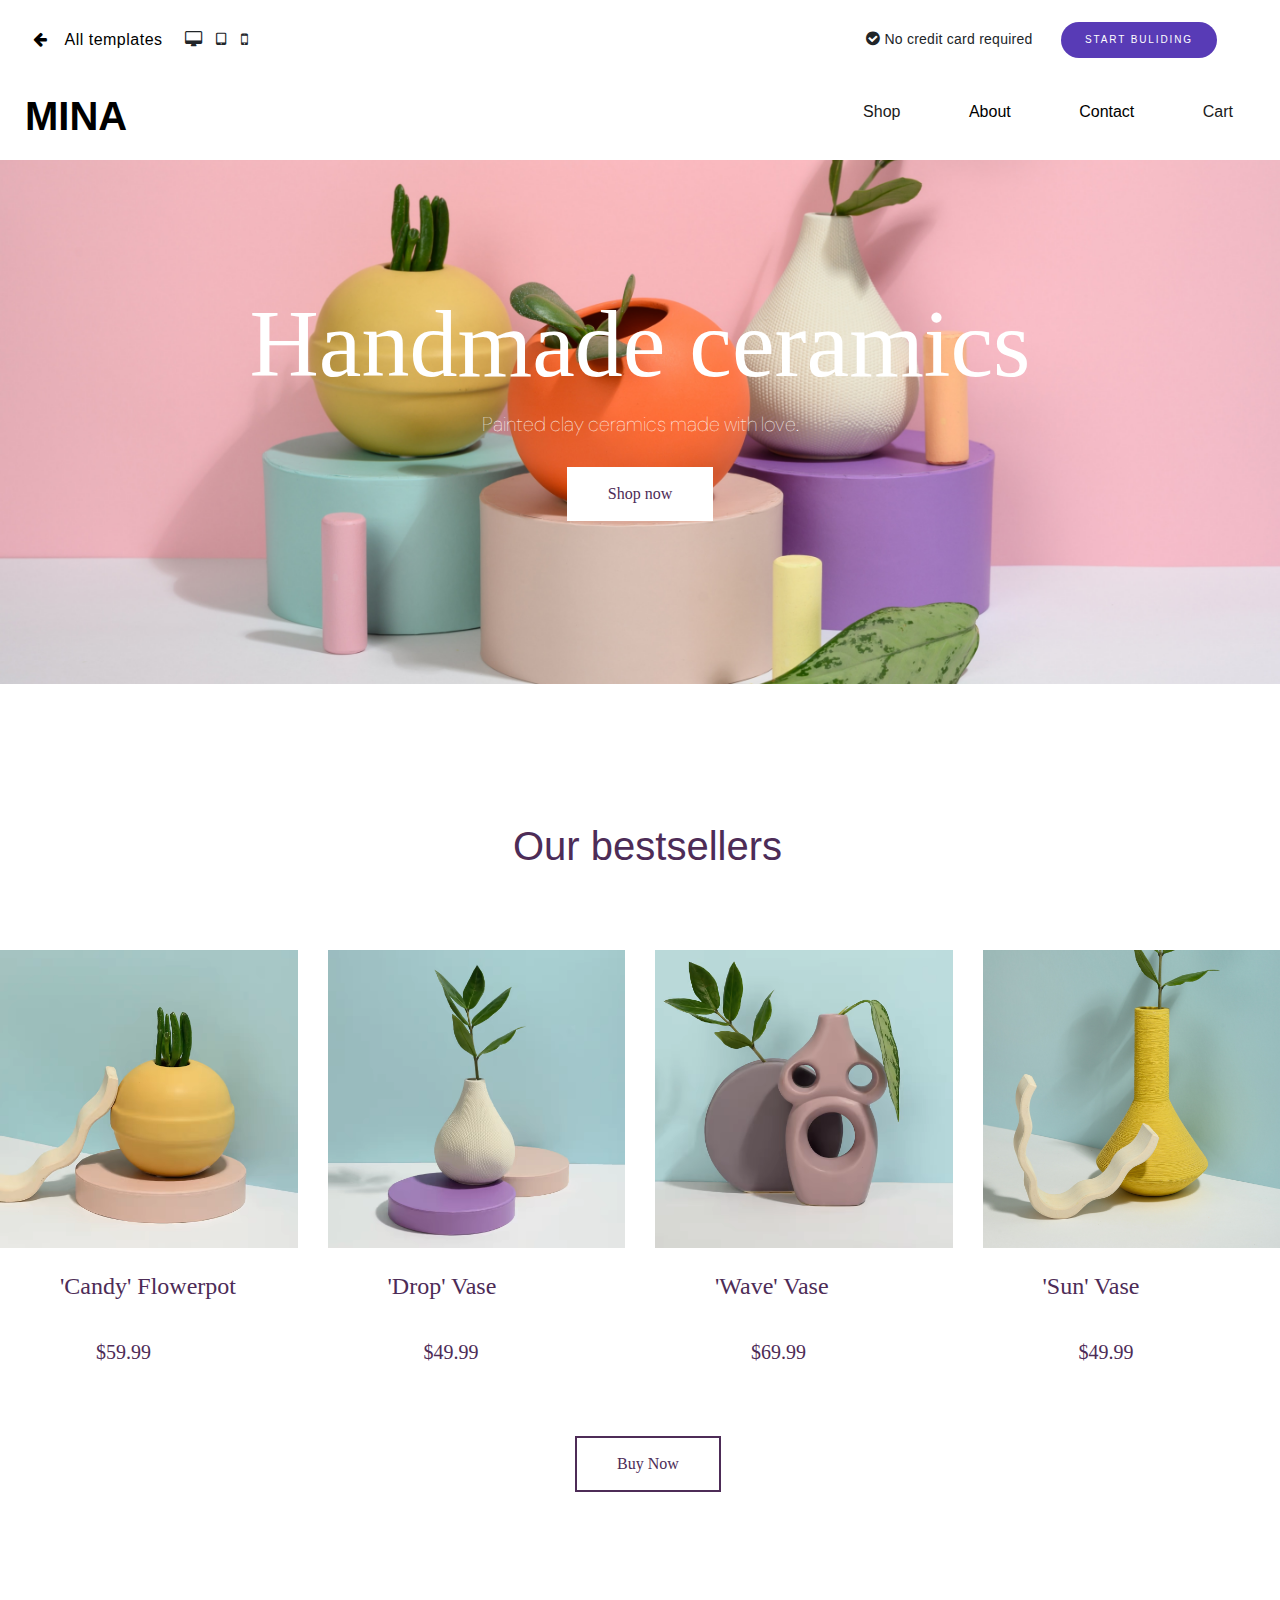
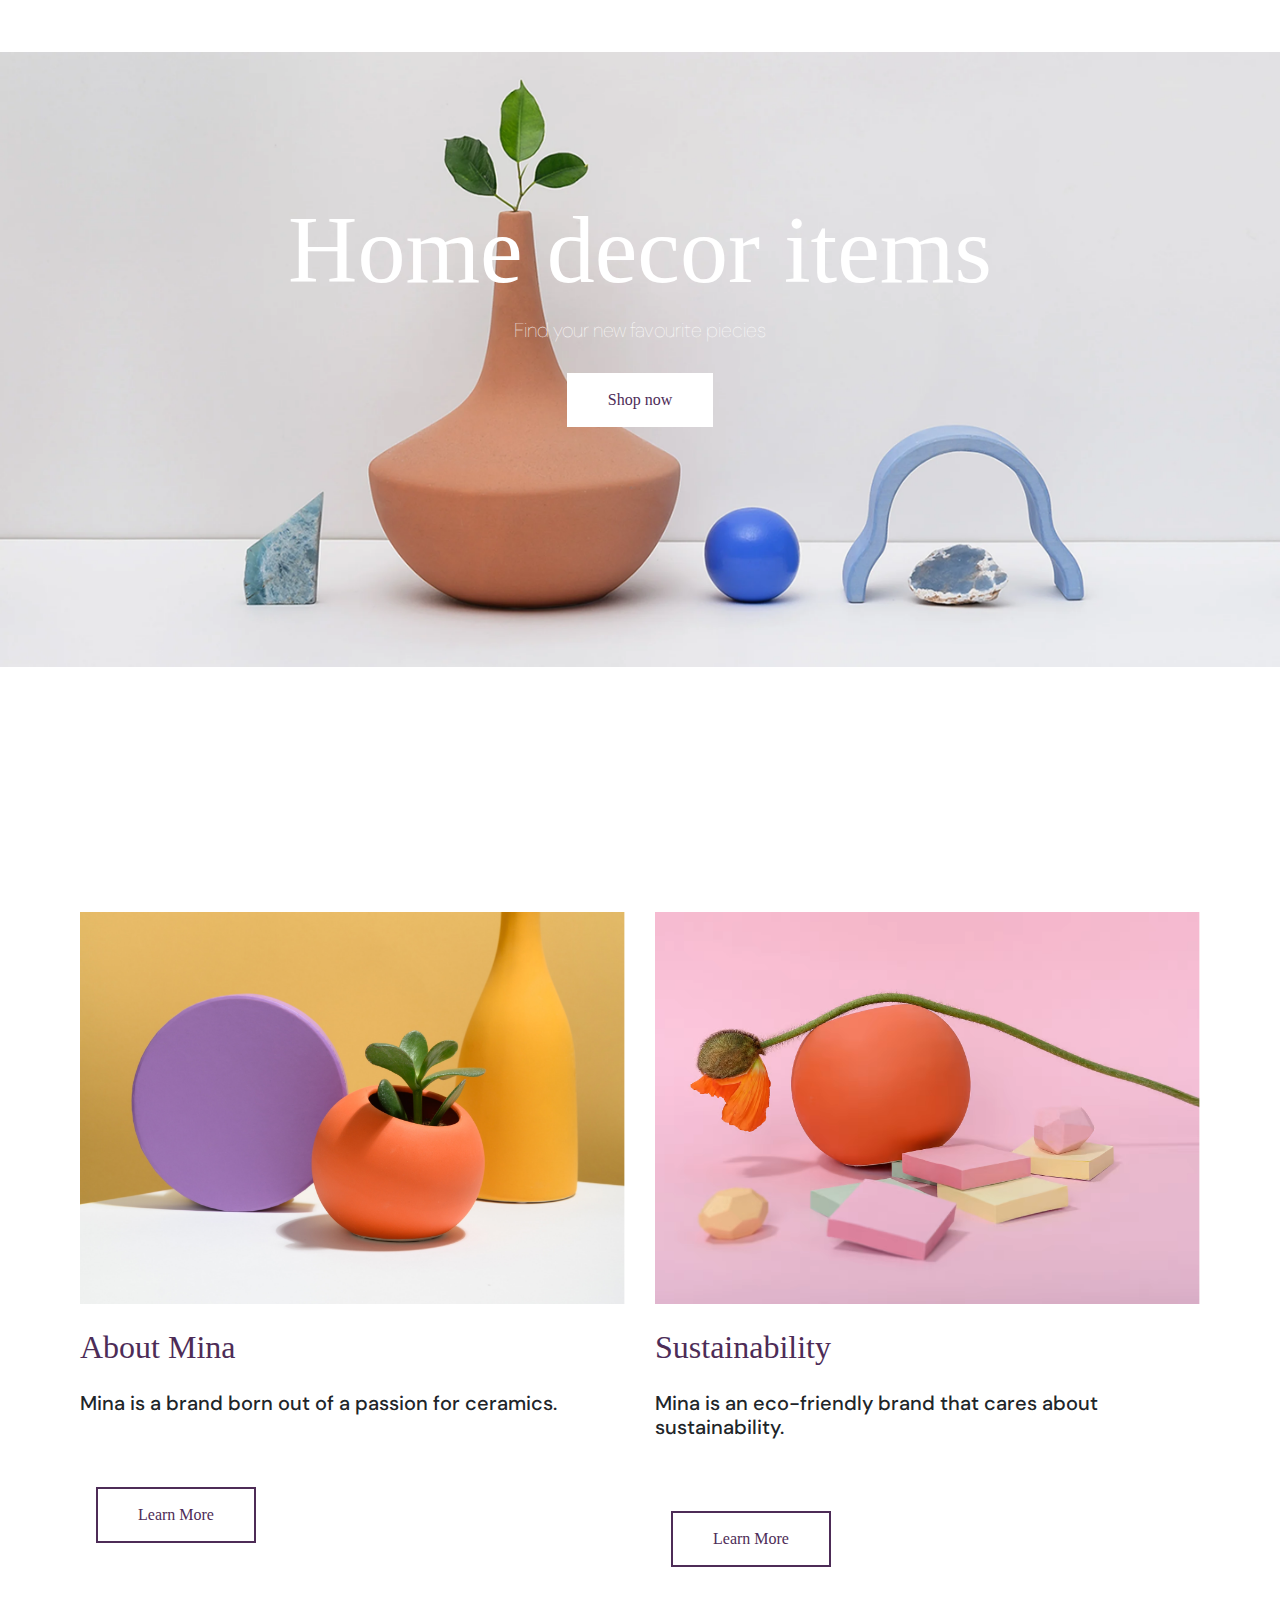
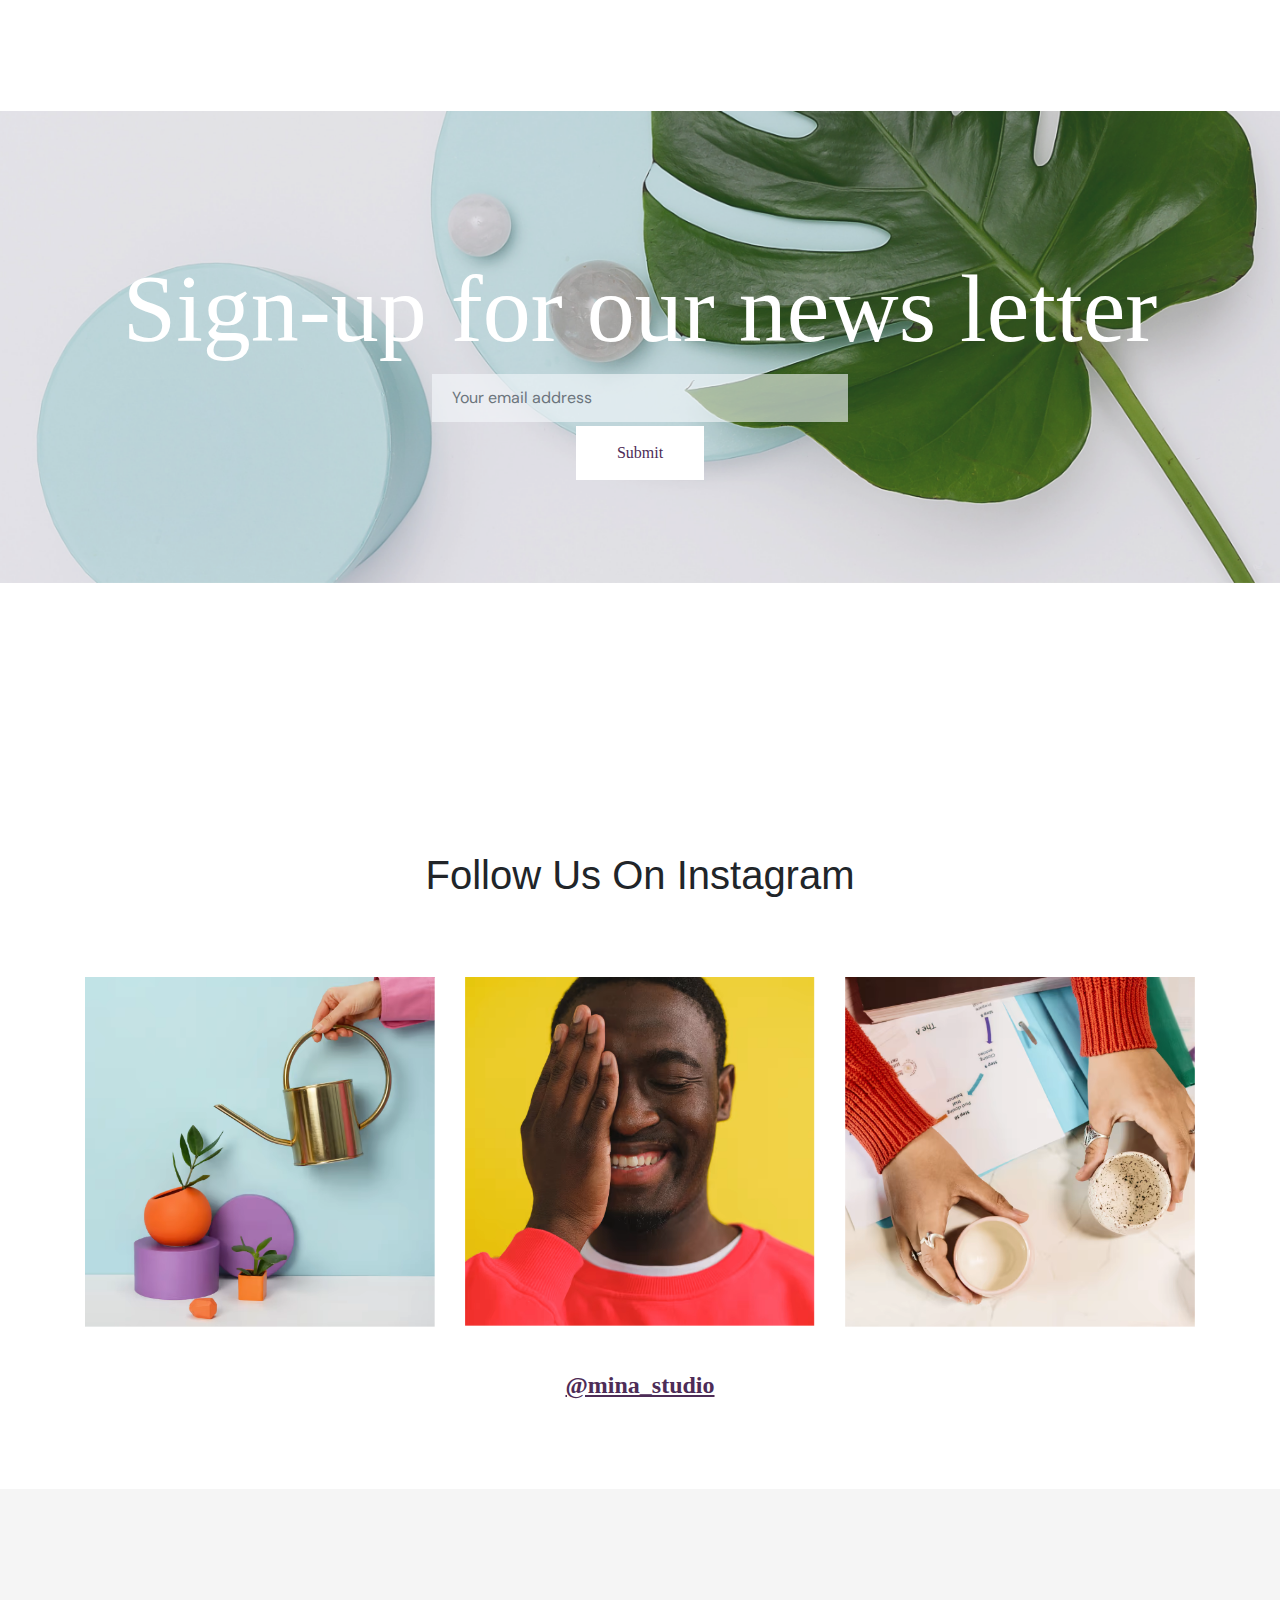
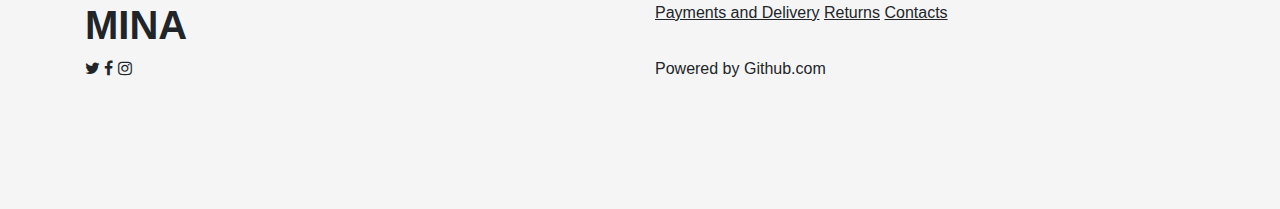
==== commit c5db7c95: "Commit" ====
--- a/mina-recreation/index.html
+++ b/mina-recreation/index.html
@@ -29,13 +29,15 @@
 <section class="topbar2">
     <div class="row topbar2-1">
         <div class="topbar2-left">
-            <h1><b>MINA</b></h1>
+            <h1 id="logo"><b><a href="index.html">MINA</a></b></h1>
         </div>
         <div class="topbar2-right">
-            <span class="optionsbar">Shop</span>
-            <span class="optionsbar">About</span>
-            <span class="optionsbar">Contact</span>
-            <span class="optionsbar">Cart</span>
+            <ul>
+            <li class="optionsbar">Shop</li>
+            <li class="optionsbar"><a href="about.html">About</a></li>
+            <li class="optionsbar"><a href="contact.html">Contact</a></li>
+            <li class="optionsbar">Cart</li>
+        </ul>
         </div>
     </div>
 </section>
--- a/mina-recreation/style.css
+++ b/mina-recreation/style.css
@@ -89,9 +89,18 @@
 
 }
 .topbar2-right{
-    padding-left: 26rem;
    font-style:  "DM Sans", sans-serif;
 
+}
+@media screen and ( max-width: 480px){
+.topbar2-right ul li{
+display: block;
+}
+
+  
+}
+.topbar2-right ul li{
+  display: inline;
 }
 .optionsbar{
     padding:2rem;
@@ -226,6 +235,20 @@
     font-family: "DM Sans";
     font-size: 20px; 
 }
+#email-form-group{
+    margin:0px 27rem;
+ 
+    
+ }
+ #exampleInputEmail1{
+     background: rgba(245,248,251,.6);
+     border-radius: 0%;
+     width: 100%;
+     height: 48px;
+     padding: 20px 60px 20px 20px;
+     border:none;
+     font-family: "DM Sans"; 
+ }
 .img-wrapper-3{
     position: relative;
     text-align: center;
@@ -234,26 +257,35 @@
     background-size: 100%;
     height: 700px;
 }
-
-
-
-#email-form-group{
-   margin:0px 27rem;
-
-   
-}
-#exampleInputEmail1{
-    background: rgba(245,248,251,.6);
-    border-radius: 0%;
-    width: 100%;
-    height: 48px;
-    padding: 20px 60px 20px 20px;
-    border:none;
-    font-family: "DM Sans"; 
-}
+#instagramhandle{
+    color: #4d2c57;
+    font-size: 1.5rem;
+    font-family: "Poppins Light";
+}
+
+
+
 .final{
     background-color: rgba(1,1,1,0.04);
-    
-
-
-}
+    width: 100%;
+    height: 100%;
+    min-width: 100%;
+    padding: 7rem 0rem;
+  
+
+
+}
+.optionsbar a{
+  color: #000000;
+  text-decoration:none;
+}
+
+
+#logo a{
+  color: #000000;
+  text-decoration: none;
+}
+.x a{
+  color: #000000;
+  text-decoration:underline;
+}